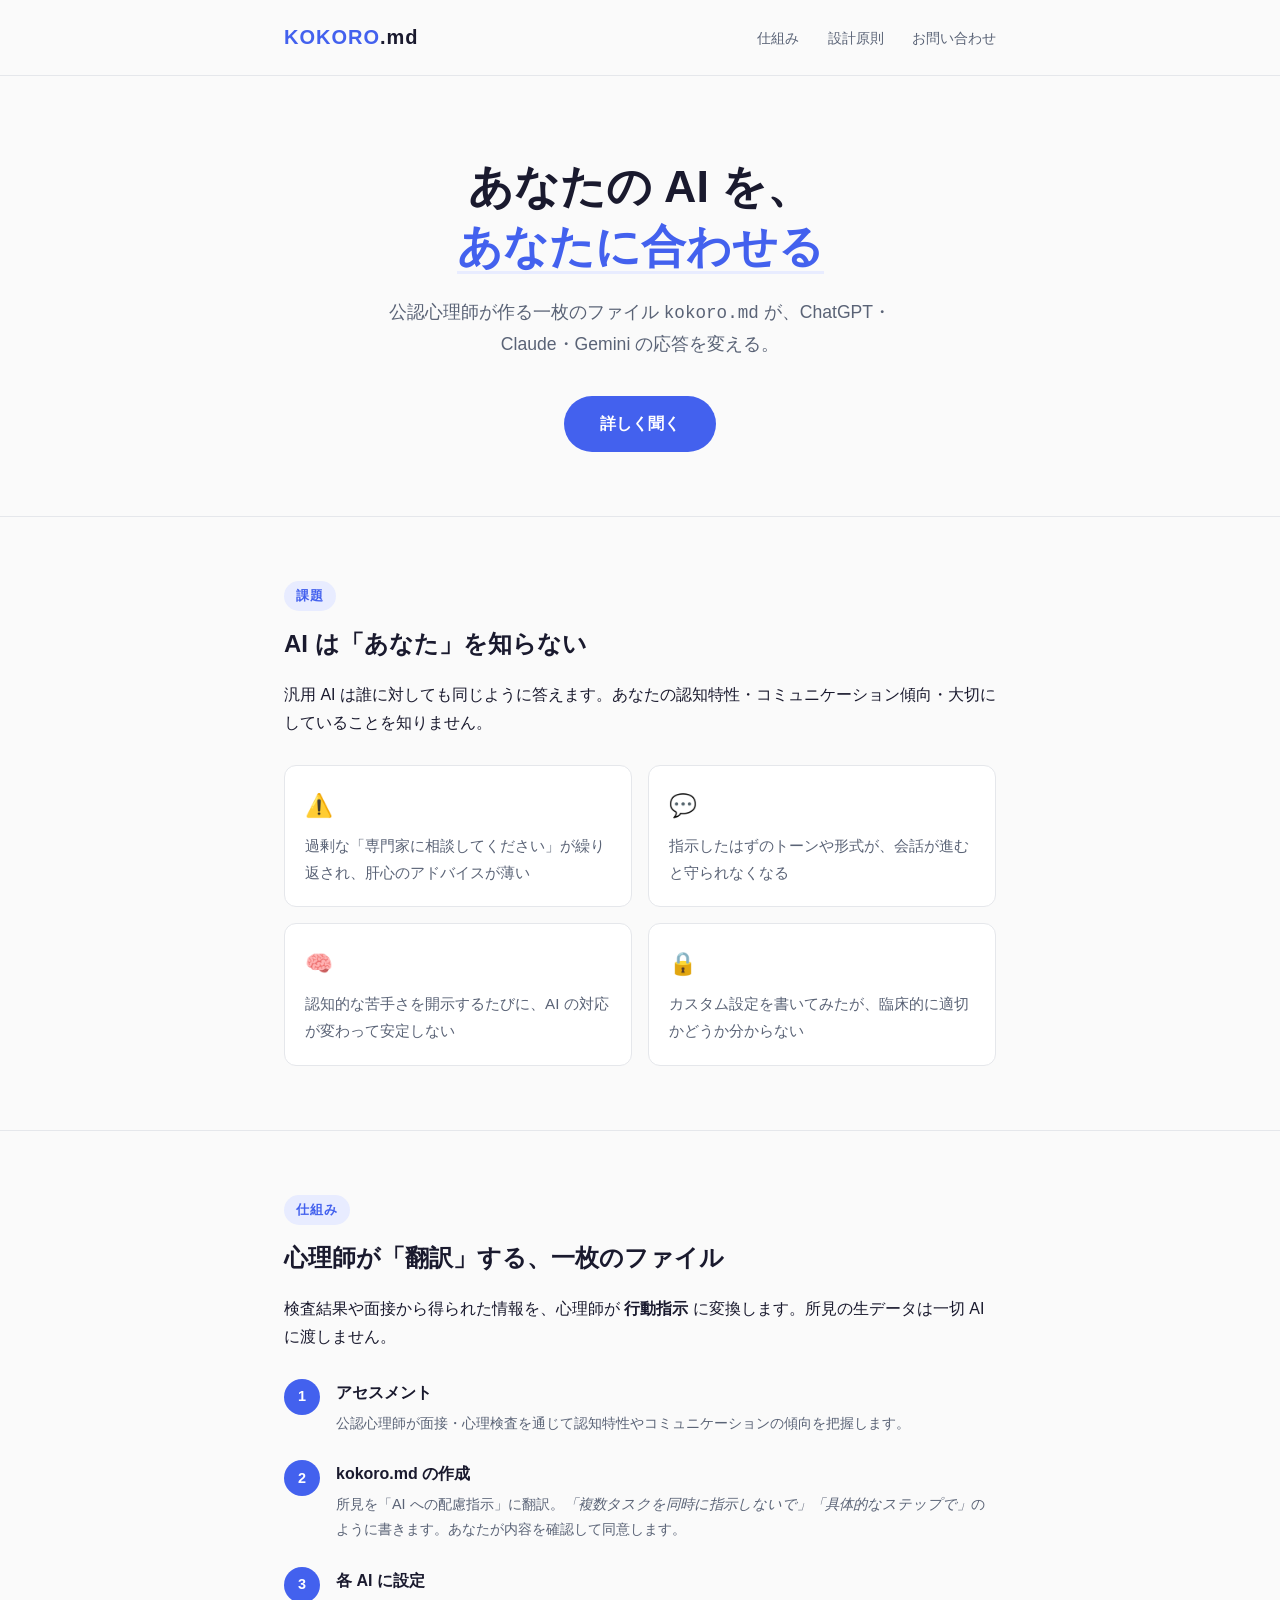
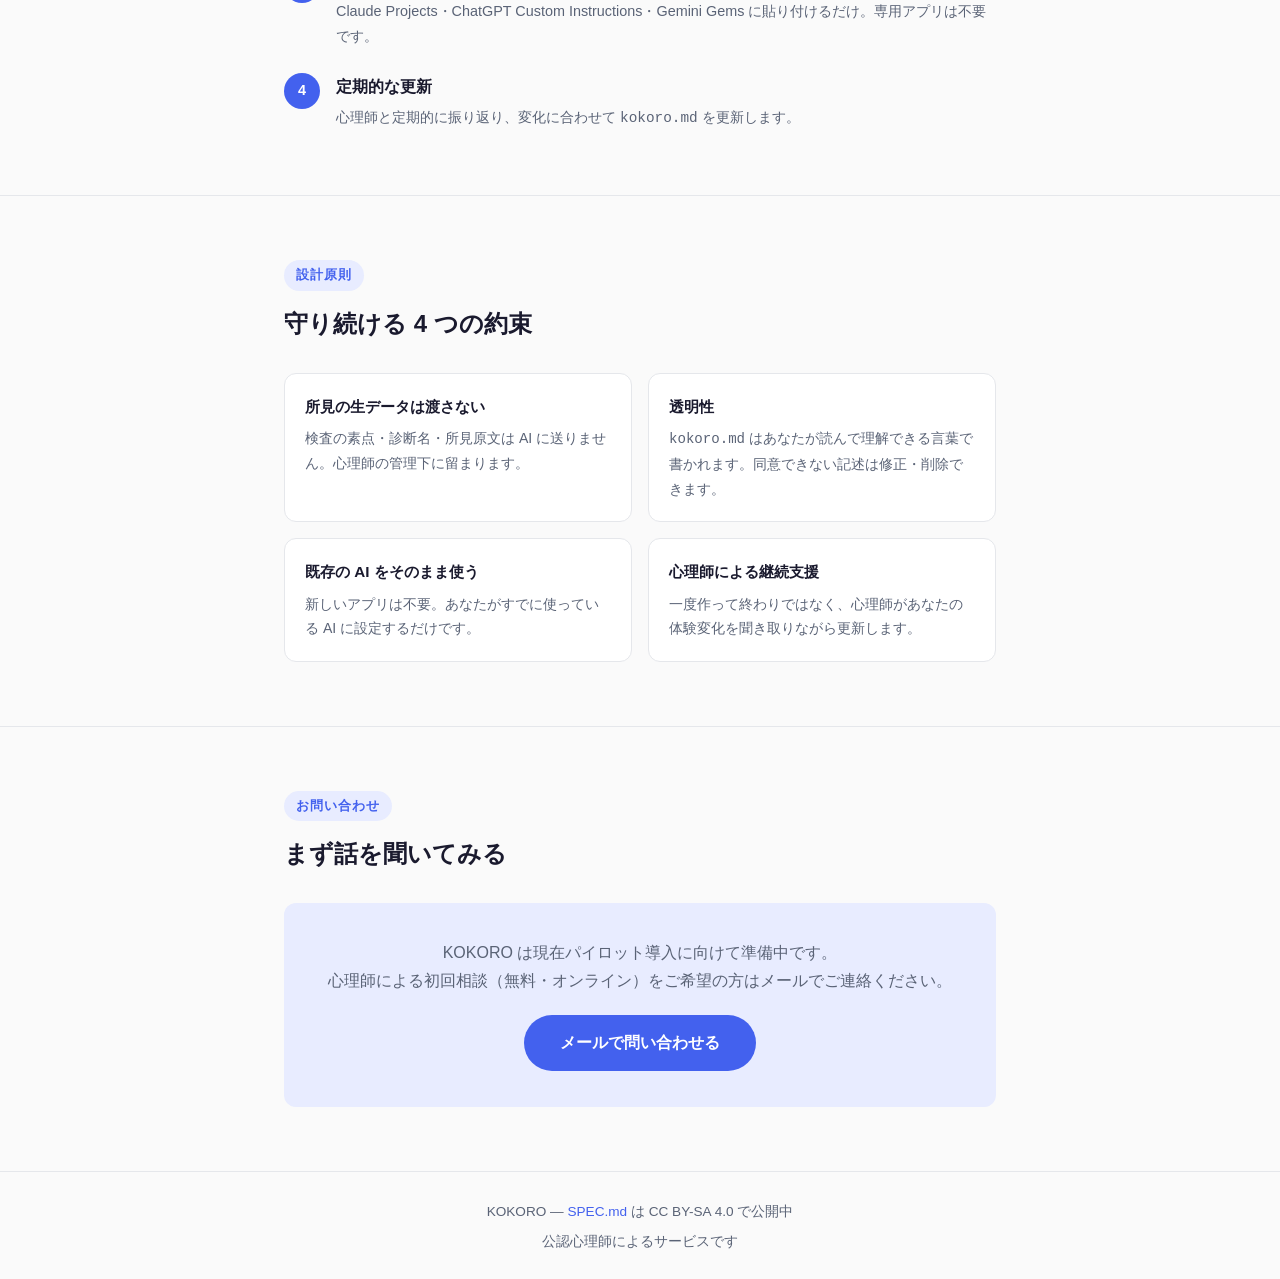
==== index.html @ fdbcf458 "feat: KOKORO ランディングページ初版 公認心理師×AI パーソナライゼーションサービス KOKORO の最小 LP。 問い合わせはメールリンクで受付。  Co-Authored-By: C" ====
<!DOCTYPE html>
<html lang="ja">
<head>
  <meta charset="UTF-8">
  <meta name="viewport" content="width=device-width, initial-scale=1.0">
  <title>KOKORO — あなたの AI を、あなたに合わせる</title>
  <style>
    *, *::before, *::after { box-sizing: border-box; margin: 0; padding: 0; }

    :root {
      --ink: #1a1a2e;
      --muted: #5a6376;
      --accent: #4361ee;
      --accent-soft: #e8ecff;
      --bg: #fafafa;
      --surface: #ffffff;
      --border: #e5e7eb;
      --radius: 12px;
    }

    body {
      font-family: 'Hiragino Kaku Gothic ProN', 'Noto Sans JP', sans-serif;
      background: var(--bg);
      color: var(--ink);
      line-height: 1.75;
      font-size: 16px;
    }

    a { color: var(--accent); text-decoration: none; }
    a:hover { text-decoration: underline; }

    /* ---- layout ---- */
    .container { max-width: 760px; margin: 0 auto; padding: 0 24px; }

    /* ---- header ---- */
    header {
      border-bottom: 1px solid var(--border);
      padding: 20px 0;
    }
    header .container {
      display: flex;
      align-items: center;
      justify-content: space-between;
    }
    .logo { font-size: 1.25rem; font-weight: 700; letter-spacing: .05em; color: var(--ink); }
    .logo span { color: var(--accent); }
    nav a { color: var(--muted); font-size: .9rem; margin-left: 24px; }

    /* ---- hero ---- */
    .hero {
      text-align: center;
      padding: 80px 0 64px;
    }
    .hero h1 {
      font-size: clamp(1.8rem, 5vw, 2.8rem);
      font-weight: 800;
      line-height: 1.35;
      margin-bottom: 20px;
    }
    .hero h1 .highlight {
      color: var(--accent);
      border-bottom: 3px solid var(--accent-soft);
    }
    .hero p {
      font-size: 1.1rem;
      color: var(--muted);
      max-width: 520px;
      margin: 0 auto 36px;
    }
    .cta-btn {
      display: inline-block;
      background: var(--accent);
      color: #fff;
      padding: 14px 36px;
      border-radius: 999px;
      font-size: 1rem;
      font-weight: 600;
      transition: opacity .2s;
    }
    .cta-btn:hover { opacity: .85; text-decoration: none; }

    /* ---- sections ---- */
    section { padding: 64px 0; }
    section + section { border-top: 1px solid var(--border); }

    h2 {
      font-size: 1.5rem;
      font-weight: 700;
      margin-bottom: 16px;
    }
    .label {
      display: inline-block;
      background: var(--accent-soft);
      color: var(--accent);
      font-size: .8rem;
      font-weight: 700;
      letter-spacing: .08em;
      padding: 4px 12px;
      border-radius: 999px;
      margin-bottom: 12px;
      text-transform: uppercase;
    }

    /* ---- problem ---- */
    .problem-grid {
      display: grid;
      gap: 16px;
      margin-top: 28px;
    }
    @media (min-width: 520px) { .problem-grid { grid-template-columns: 1fr 1fr; } }
    .problem-card {
      background: var(--surface);
      border: 1px solid var(--border);
      border-radius: var(--radius);
      padding: 20px;
    }
    .problem-card .icon { font-size: 1.4rem; margin-bottom: 8px; }
    .problem-card p { font-size: .95rem; color: var(--muted); }

    /* ---- how it works ---- */
    .steps { margin-top: 28px; display: flex; flex-direction: column; gap: 24px; }
    .step { display: flex; gap: 16px; align-items: flex-start; }
    .step-num {
      min-width: 36px; height: 36px;
      background: var(--accent);
      color: #fff;
      border-radius: 50%;
      display: flex; align-items: center; justify-content: center;
      font-weight: 700; font-size: .9rem;
    }
    .step-body h3 { font-size: 1rem; font-weight: 700; margin-bottom: 4px; }
    .step-body p { font-size: .9rem; color: var(--muted); }

    /* ---- principles ---- */
    .principles { margin-top: 28px; display: grid; gap: 16px; }
    @media (min-width: 600px) { .principles { grid-template-columns: 1fr 1fr; } }
    .principle {
      background: var(--surface);
      border: 1px solid var(--border);
      border-radius: var(--radius);
      padding: 20px;
    }
    .principle h3 { font-size: .95rem; font-weight: 700; margin-bottom: 6px; }
    .principle p { font-size: .88rem; color: var(--muted); }

    /* ---- contact ---- */
    .contact-box {
      background: var(--accent-soft);
      border-radius: var(--radius);
      padding: 36px;
      text-align: center;
      margin-top: 28px;
    }
    .contact-box p { color: var(--muted); margin-bottom: 20px; }

    /* ---- footer ---- */
    footer {
      border-top: 1px solid var(--border);
      padding: 28px 0;
      text-align: center;
      font-size: .85rem;
      color: var(--muted);
    }
  </style>
</head>
<body>

<header>
  <div class="container">
    <div class="logo"><span>KOKORO</span>.md</div>
    <nav>
      <a href="#how">仕組み</a>
      <a href="#principles">設計原則</a>
      <a href="#contact">お問い合わせ</a>
    </nav>
  </div>
</header>

<main>
  <!-- hero -->
  <section class="hero">
    <div class="container">
      <h1>あなたの AI を、<br><span class="highlight">あなたに合わせる</span></h1>
      <p>公認心理師が作る一枚のファイル <code>kokoro.md</code> が、ChatGPT・Claude・Gemini の応答を変える。</p>
      <a class="cta-btn" href="#contact">詳しく聞く</a>
    </div>
  </section>

  <!-- problem -->
  <section id="problem">
    <div class="container">
      <div class="label">課題</div>
      <h2>AI は「あなた」を知らない</h2>
      <p>汎用 AI は誰に対しても同じように答えます。あなたの認知特性・コミュニケーション傾向・大切にしていることを知りません。</p>
      <div class="problem-grid">
        <div class="problem-card">
          <div class="icon">&#x26A0;&#xFE0F;</div>
          <p>過剰な「専門家に相談してください」が繰り返され、肝心のアドバイスが薄い</p>
        </div>
        <div class="problem-card">
          <div class="icon">&#x1F4AC;</div>
          <p>指示したはずのトーンや形式が、会話が進むと守られなくなる</p>
        </div>
        <div class="problem-card">
          <div class="icon">&#x1F9E0;</div>
          <p>認知的な苦手さを開示するたびに、AI の対応が変わって安定しない</p>
        </div>
        <div class="problem-card">
          <div class="icon">&#x1F512;</div>
          <p>カスタム設定を書いてみたが、臨床的に適切かどうか分からない</p>
        </div>
      </div>
    </div>
  </section>

  <!-- how it works -->
  <section id="how">
    <div class="container">
      <div class="label">仕組み</div>
      <h2>心理師が「翻訳」する、一枚のファイル</h2>
      <p>検査結果や面接から得られた情報を、心理師が <strong>行動指示</strong> に変換します。所見の生データは一切 AI に渡しません。</p>
      <div class="steps">
        <div class="step">
          <div class="step-num">1</div>
          <div class="step-body">
            <h3>アセスメント</h3>
            <p>公認心理師が面接・心理検査を通じて認知特性やコミュニケーションの傾向を把握します。</p>
          </div>
        </div>
        <div class="step">
          <div class="step-num">2</div>
          <div class="step-body">
            <h3>kokoro.md の作成</h3>
            <p>所見を「AI への配慮指示」に翻訳。<em>「複数タスクを同時に指示しないで」「具体的なステップで」</em>のように書きます。あなたが内容を確認して同意します。</p>
          </div>
        </div>
        <div class="step">
          <div class="step-num">3</div>
          <div class="step-body">
            <h3>各 AI に設定</h3>
            <p>Claude Projects・ChatGPT Custom Instructions・Gemini Gems に貼り付けるだけ。専用アプリは不要です。</p>
          </div>
        </div>
        <div class="step">
          <div class="step-num">4</div>
          <div class="step-body">
            <h3>定期的な更新</h3>
            <p>心理師と定期的に振り返り、変化に合わせて <code>kokoro.md</code> を更新します。</p>
          </div>
        </div>
      </div>
    </div>
  </section>

  <!-- principles -->
  <section id="principles">
    <div class="container">
      <div class="label">設計原則</div>
      <h2>守り続ける 4 つの約束</h2>
      <div class="principles">
        <div class="principle">
          <h3>所見の生データは渡さない</h3>
          <p>検査の素点・診断名・所見原文は AI に送りません。心理師の管理下に留まります。</p>
        </div>
        <div class="principle">
          <h3>透明性</h3>
          <p><code>kokoro.md</code> はあなたが読んで理解できる言葉で書かれます。同意できない記述は修正・削除できます。</p>
        </div>
        <div class="principle">
          <h3>既存の AI をそのまま使う</h3>
          <p>新しいアプリは不要。あなたがすでに使っている AI に設定するだけです。</p>
        </div>
        <div class="principle">
          <h3>心理師による継続支援</h3>
          <p>一度作って終わりではなく、心理師があなたの体験変化を聞き取りながら更新します。</p>
        </div>
      </div>
    </div>
  </section>

  <!-- contact -->
  <section id="contact">
    <div class="container">
      <div class="label">お問い合わせ</div>
      <h2>まず話を聞いてみる</h2>
      <div class="contact-box">
        <p>KOKORO は現在パイロット導入に向けて準備中です。<br>心理師による初回相談（無料・オンライン）をご希望の方はメールでご連絡ください。</p>
        <a class="cta-btn" href="mailto:obatomo1366@outlook.jp?subject=KOKORO%20%E3%81%8A%E5%95%8F%E3%81%84%E5%90%88%E3%82%8F%E3%81%9B">
          メールで問い合わせる
        </a>
      </div>
    </div>
  </section>
</main>

<footer>
  <div class="container">
    <p>KOKORO &mdash; <a href="https://github.com/akihidem/KOKORO">SPEC.md</a> は CC BY-SA 4.0 で公開中</p>
    <p style="margin-top:6px;">公認心理師によるサービスです</p>
  </div>
</footer>

</body>
</html>
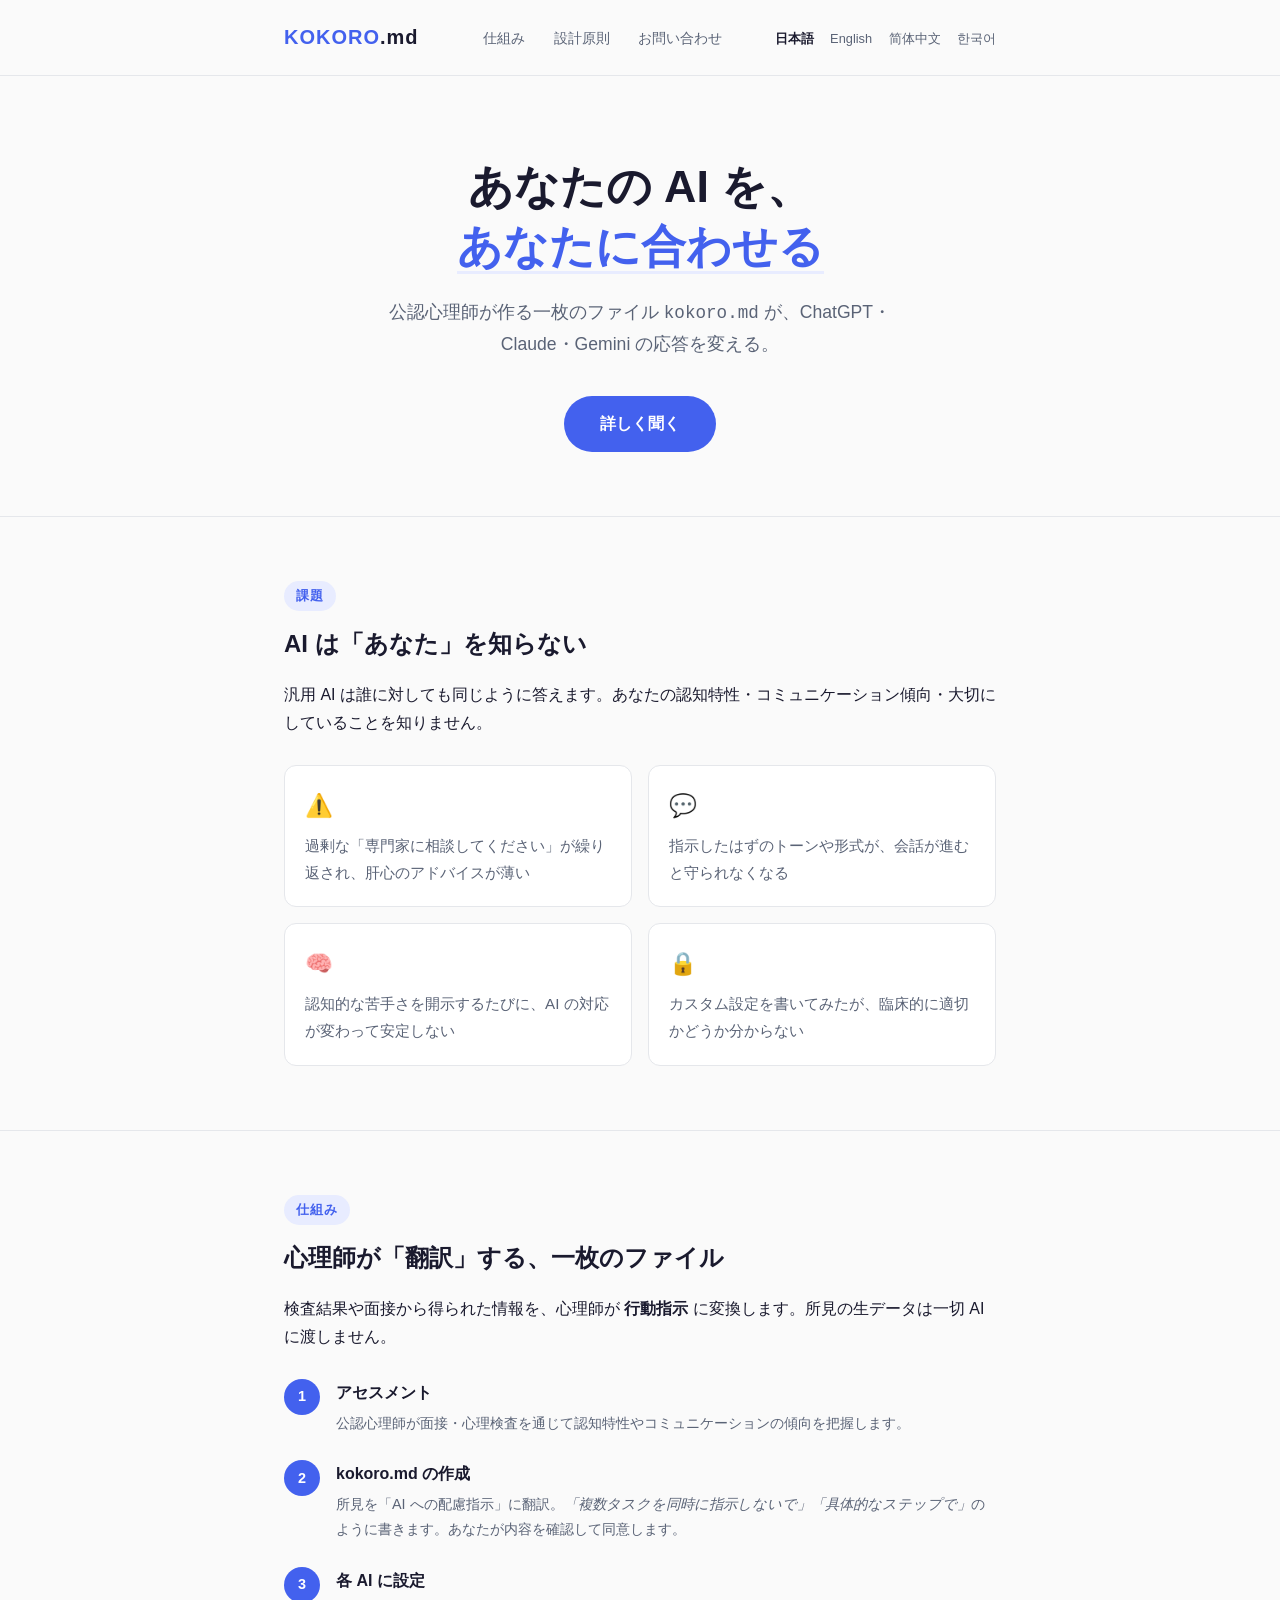
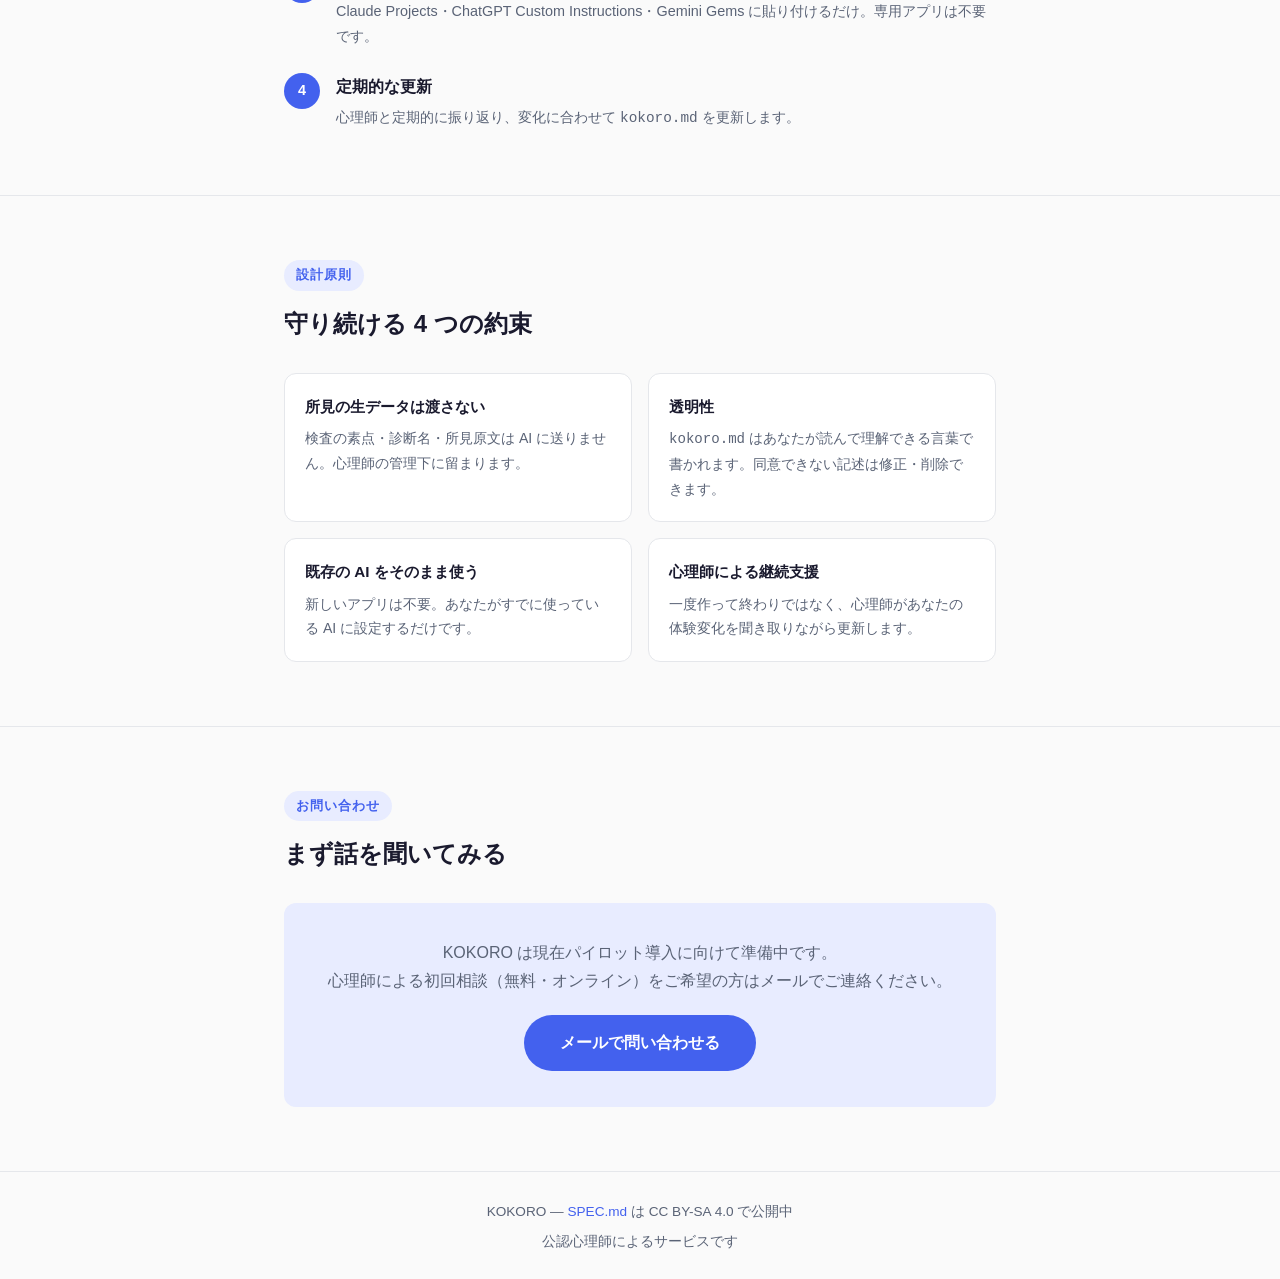
==== commit e3fff2e7: "feat: 紹介ページに英語・簡体字中国語・韓国語の版と言語の切り替えを足す なぜ: 紹介ページが日本語だけで、日本語を読まない人には仕組みも設計原則も 伝わらない。本人の依頼で、内容と対外的な主張は" ====
--- a/index.html
+++ b/index.html
@@ -4,164 +4,12 @@
   <meta charset="UTF-8">
   <meta name="viewport" content="width=device-width, initial-scale=1.0">
   <title>KOKORO — あなたの AI を、あなたに合わせる</title>
-  <style>
-    *, *::before, *::after { box-sizing: border-box; margin: 0; padding: 0; }
-
-    :root {
-      --ink: #1a1a2e;
-      --muted: #5a6376;
-      --accent: #4361ee;
-      --accent-soft: #e8ecff;
-      --bg: #fafafa;
-      --surface: #ffffff;
-      --border: #e5e7eb;
-      --radius: 12px;
-    }
-
-    body {
-      font-family: 'Hiragino Kaku Gothic ProN', 'Noto Sans JP', sans-serif;
-      background: var(--bg);
-      color: var(--ink);
-      line-height: 1.75;
-      font-size: 16px;
-    }
-
-    a { color: var(--accent); text-decoration: none; }
-    a:hover { text-decoration: underline; }
-
-    /* ---- layout ---- */
-    .container { max-width: 760px; margin: 0 auto; padding: 0 24px; }
-
-    /* ---- header ---- */
-    header {
-      border-bottom: 1px solid var(--border);
-      padding: 20px 0;
-    }
-    header .container {
-      display: flex;
-      align-items: center;
-      justify-content: space-between;
-    }
-    .logo { font-size: 1.25rem; font-weight: 700; letter-spacing: .05em; color: var(--ink); }
-    .logo span { color: var(--accent); }
-    nav a { color: var(--muted); font-size: .9rem; margin-left: 24px; }
-
-    /* ---- hero ---- */
-    .hero {
-      text-align: center;
-      padding: 80px 0 64px;
-    }
-    .hero h1 {
-      font-size: clamp(1.8rem, 5vw, 2.8rem);
-      font-weight: 800;
-      line-height: 1.35;
-      margin-bottom: 20px;
-    }
-    .hero h1 .highlight {
-      color: var(--accent);
-      border-bottom: 3px solid var(--accent-soft);
-    }
-    .hero p {
-      font-size: 1.1rem;
-      color: var(--muted);
-      max-width: 520px;
-      margin: 0 auto 36px;
-    }
-    .cta-btn {
-      display: inline-block;
-      background: var(--accent);
-      color: #fff;
-      padding: 14px 36px;
-      border-radius: 999px;
-      font-size: 1rem;
-      font-weight: 600;
-      transition: opacity .2s;
-    }
-    .cta-btn:hover { opacity: .85; text-decoration: none; }
-
-    /* ---- sections ---- */
-    section { padding: 64px 0; }
-    section + section { border-top: 1px solid var(--border); }
-
-    h2 {
-      font-size: 1.5rem;
-      font-weight: 700;
-      margin-bottom: 16px;
-    }
-    .label {
-      display: inline-block;
-      background: var(--accent-soft);
-      color: var(--accent);
-      font-size: .8rem;
-      font-weight: 700;
-      letter-spacing: .08em;
-      padding: 4px 12px;
-      border-radius: 999px;
-      margin-bottom: 12px;
-      text-transform: uppercase;
-    }
-
-    /* ---- problem ---- */
-    .problem-grid {
-      display: grid;
-      gap: 16px;
-      margin-top: 28px;
-    }
-    @media (min-width: 520px) { .problem-grid { grid-template-columns: 1fr 1fr; } }
-    .problem-card {
-      background: var(--surface);
-      border: 1px solid var(--border);
-      border-radius: var(--radius);
-      padding: 20px;
-    }
-    .problem-card .icon { font-size: 1.4rem; margin-bottom: 8px; }
-    .problem-card p { font-size: .95rem; color: var(--muted); }
-
-    /* ---- how it works ---- */
-    .steps { margin-top: 28px; display: flex; flex-direction: column; gap: 24px; }
-    .step { display: flex; gap: 16px; align-items: flex-start; }
-    .step-num {
-      min-width: 36px; height: 36px;
-      background: var(--accent);
-      color: #fff;
-      border-radius: 50%;
-      display: flex; align-items: center; justify-content: center;
-      font-weight: 700; font-size: .9rem;
-    }
-    .step-body h3 { font-size: 1rem; font-weight: 700; margin-bottom: 4px; }
-    .step-body p { font-size: .9rem; color: var(--muted); }
-
-    /* ---- principles ---- */
-    .principles { margin-top: 28px; display: grid; gap: 16px; }
-    @media (min-width: 600px) { .principles { grid-template-columns: 1fr 1fr; } }
-    .principle {
-      background: var(--surface);
-      border: 1px solid var(--border);
-      border-radius: var(--radius);
-      padding: 20px;
-    }
-    .principle h3 { font-size: .95rem; font-weight: 700; margin-bottom: 6px; }
-    .principle p { font-size: .88rem; color: var(--muted); }
-
-    /* ---- contact ---- */
-    .contact-box {
-      background: var(--accent-soft);
-      border-radius: var(--radius);
-      padding: 36px;
-      text-align: center;
-      margin-top: 28px;
-    }
-    .contact-box p { color: var(--muted); margin-bottom: 20px; }
-
-    /* ---- footer ---- */
-    footer {
-      border-top: 1px solid var(--border);
-      padding: 28px 0;
-      text-align: center;
-      font-size: .85rem;
-      color: var(--muted);
-    }
-  </style>
+  <link rel="stylesheet" href="assets/style.css">
+  <link rel="alternate" hreflang="ja" href="./">
+  <link rel="alternate" hreflang="en" href="en/">
+  <link rel="alternate" hreflang="zh-Hans" href="zh-Hans/">
+  <link rel="alternate" hreflang="ko" href="ko/">
+  <link rel="alternate" hreflang="x-default" href="./">
 </head>
 <body>
 
@@ -172,6 +20,12 @@
       <a href="#how">仕組み</a>
       <a href="#principles">設計原則</a>
       <a href="#contact">お問い合わせ</a>
+    </nav>
+    <nav class="lang-switch" aria-label="言語">
+      <a href="./" hreflang="ja" lang="ja" aria-current="page">日本語</a>
+      <a href="en/" hreflang="en" lang="en">English</a>
+      <a href="zh-Hans/" hreflang="zh-Hans" lang="zh-Hans">简体中文</a>
+      <a href="ko/" hreflang="ko" lang="ko">한국어</a>
     </nav>
   </div>
 </header>
@@ -285,7 +139,7 @@
       <h2>まず話を聞いてみる</h2>
       <div class="contact-box">
         <p>KOKORO は現在パイロット導入に向けて準備中です。<br>心理師による初回相談（無料・オンライン）をご希望の方はメールでご連絡ください。</p>
-        <a class="cta-btn" href="mailto:obatomo1366@outlook.jp?subject=KOKORO%20%E3%81%8A%E5%95%8F%E3%81%84%E5%90%88%E3%82%8F%E3%81%9B">
+        <a class="cta-btn" href="mailto:kokoro.ai.md@gmail.com?subject=KOKORO%20%E3%81%8A%E5%95%8F%E3%81%84%E5%90%88%E3%82%8F%E3%81%9B">
           メールで問い合わせる
         </a>
       </div>
--- a/assets/style.css
+++ b/assets/style.css
@@ -0,0 +1,179 @@
+*, *::before, *::after { box-sizing: border-box; margin: 0; padding: 0; }
+
+:root {
+  --ink: #1a1a2e;
+  --muted: #5a6376;
+  --accent: #4361ee;
+  --accent-soft: #e8ecff;
+  --bg: #fafafa;
+  --surface: #ffffff;
+  --border: #e5e7eb;
+  --radius: 12px;
+}
+
+body {
+  font-family: 'Hiragino Kaku Gothic ProN', 'Noto Sans JP', sans-serif;
+  background: var(--bg);
+  color: var(--ink);
+  line-height: 1.75;
+  font-size: 16px;
+}
+
+a { color: var(--accent); text-decoration: none; }
+a:hover { text-decoration: underline; }
+
+/* ---- layout ---- */
+.container { max-width: 760px; margin: 0 auto; padding: 0 24px; }
+
+/* ---- header ---- */
+header {
+  border-bottom: 1px solid var(--border);
+  padding: 20px 0;
+}
+header .container {
+  display: flex;
+  align-items: center;
+  justify-content: space-between;
+}
+.logo { font-size: 1.25rem; font-weight: 700; letter-spacing: .05em; color: var(--ink); }
+.logo span { color: var(--accent); }
+nav a { color: var(--muted); font-size: .9rem; margin-left: 24px; }
+
+/* ---- hero ---- */
+.hero {
+  text-align: center;
+  padding: 80px 0 64px;
+}
+.hero h1 {
+  font-size: clamp(1.8rem, 5vw, 2.8rem);
+  font-weight: 800;
+  line-height: 1.35;
+  margin-bottom: 20px;
+}
+.hero h1 .highlight {
+  color: var(--accent);
+  border-bottom: 3px solid var(--accent-soft);
+}
+.hero p {
+  font-size: 1.1rem;
+  color: var(--muted);
+  max-width: 520px;
+  margin: 0 auto 36px;
+}
+.cta-btn {
+  display: inline-block;
+  background: var(--accent);
+  color: #fff;
+  padding: 14px 36px;
+  border-radius: 999px;
+  font-size: 1rem;
+  font-weight: 600;
+  transition: opacity .2s;
+}
+.cta-btn:hover { opacity: .85; text-decoration: none; }
+
+/* ---- sections ---- */
+section { padding: 64px 0; }
+section + section { border-top: 1px solid var(--border); }
+
+h2 {
+  font-size: 1.5rem;
+  font-weight: 700;
+  margin-bottom: 16px;
+}
+.label {
+  display: inline-block;
+  background: var(--accent-soft);
+  color: var(--accent);
+  font-size: .8rem;
+  font-weight: 700;
+  letter-spacing: .08em;
+  padding: 4px 12px;
+  border-radius: 999px;
+  margin-bottom: 12px;
+  text-transform: uppercase;
+}
+
+/* ---- problem ---- */
+.problem-grid {
+  display: grid;
+  gap: 16px;
+  margin-top: 28px;
+}
+@media (min-width: 520px) { .problem-grid { grid-template-columns: 1fr 1fr; } }
+.problem-card {
+  background: var(--surface);
+  border: 1px solid var(--border);
+  border-radius: var(--radius);
+  padding: 20px;
+}
+.problem-card .icon { font-size: 1.4rem; margin-bottom: 8px; }
+.problem-card p { font-size: .95rem; color: var(--muted); }
+
+/* ---- how it works ---- */
+.steps { margin-top: 28px; display: flex; flex-direction: column; gap: 24px; }
+.step { display: flex; gap: 16px; align-items: flex-start; }
+.step-num {
+  min-width: 36px; height: 36px;
+  background: var(--accent);
+  color: #fff;
+  border-radius: 50%;
+  display: flex; align-items: center; justify-content: center;
+  font-weight: 700; font-size: .9rem;
+}
+.step-body h3 { font-size: 1rem; font-weight: 700; margin-bottom: 4px; }
+.step-body p { font-size: .9rem; color: var(--muted); }
+
+/* ---- principles ---- */
+.principles { margin-top: 28px; display: grid; gap: 16px; }
+@media (min-width: 600px) { .principles { grid-template-columns: 1fr 1fr; } }
+.principle {
+  background: var(--surface);
+  border: 1px solid var(--border);
+  border-radius: var(--radius);
+  padding: 20px;
+}
+.principle h3 { font-size: .95rem; font-weight: 700; margin-bottom: 6px; }
+.principle p { font-size: .88rem; color: var(--muted); }
+
+/* ---- contact ---- */
+.contact-box {
+  background: var(--accent-soft);
+  border-radius: var(--radius);
+  padding: 36px;
+  text-align: center;
+  margin-top: 28px;
+}
+.contact-box p { color: var(--muted); margin-bottom: 20px; }
+
+/* ---- footer ---- */
+footer {
+  border-top: 1px solid var(--border);
+  padding: 28px 0;
+  text-align: center;
+  font-size: .85rem;
+  color: var(--muted);
+}
+
+/* ---- i18n ----
+   なぜ: 日本語のフォント指定のままだと、中国語・韓国語のページで日本語の字形
+   （漢字の字体やハングルの代替フォント）が選ばれてしまう。html の lang ごとに
+   その言語向けのフォントを先に置く。日本語は上の body の指定をそのまま使う。 */
+html:lang(en) body { font-family: -apple-system, 'Segoe UI', 'Helvetica Neue', Arial, 'Noto Sans', sans-serif; }
+html:lang(zh-Hans) body { font-family: 'PingFang SC', 'Noto Sans SC', 'Microsoft YaHei', sans-serif; }
+html:lang(ko) body { font-family: 'Apple SD Gothic Neo', 'Noto Sans KR', 'Malgun Gothic', sans-serif; }
+
+/* なぜ: 言語の切り替えを足すと、狭い画面でヘッダが 1 行に収まらない。
+   狭い画面では折り返しを許して切り替えを下の行に回し、広い画面では
+   元のヘッダの高さを保つためにナビの横へ並べる。 */
+header .container { flex-wrap: wrap; gap: 8px 0; }
+.lang-switch { width: 100%; text-align: right; }
+@media (min-width: 600px) { .lang-switch { width: auto; } }
+/* font-size は a に直接置く。既存の `nav a` が a に .9rem を直接当てるので、
+   nav 側に書いても継承されず効かない。 */
+.lang-switch a { color: var(--muted); font-size: .8rem; margin-left: 12px; }
+.lang-switch a[aria-current="page"] { color: var(--ink); font-weight: 700; }
+/* 切り替えの各言語名は、そのページの言語ではなく自分の言語のフォントで出す */
+.lang-switch a:lang(ja) { font-family: 'Hiragino Kaku Gothic ProN', 'Noto Sans JP', sans-serif; }
+.lang-switch a:lang(zh-Hans) { font-family: 'PingFang SC', 'Noto Sans SC', 'Microsoft YaHei', sans-serif; }
+.lang-switch a:lang(ko) { font-family: 'Apple SD Gothic Neo', 'Noto Sans KR', 'Malgun Gothic', sans-serif; }
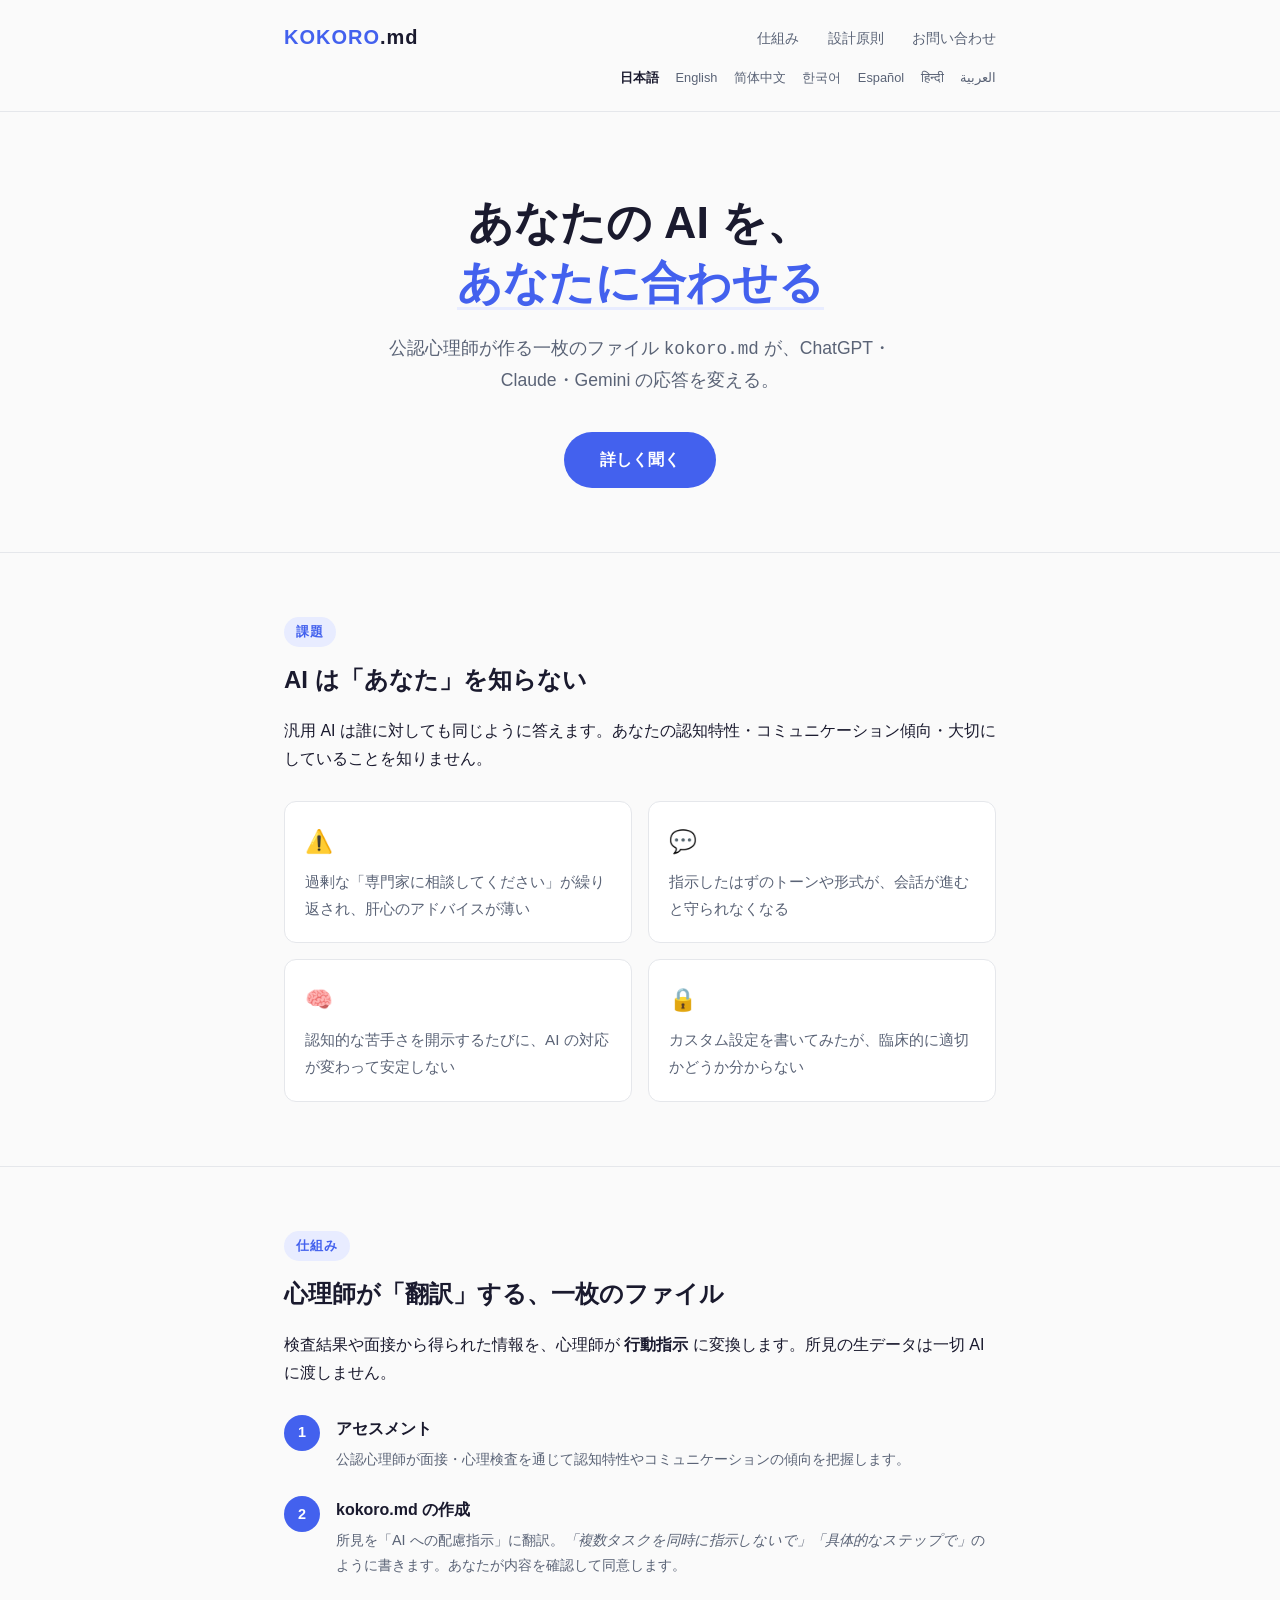
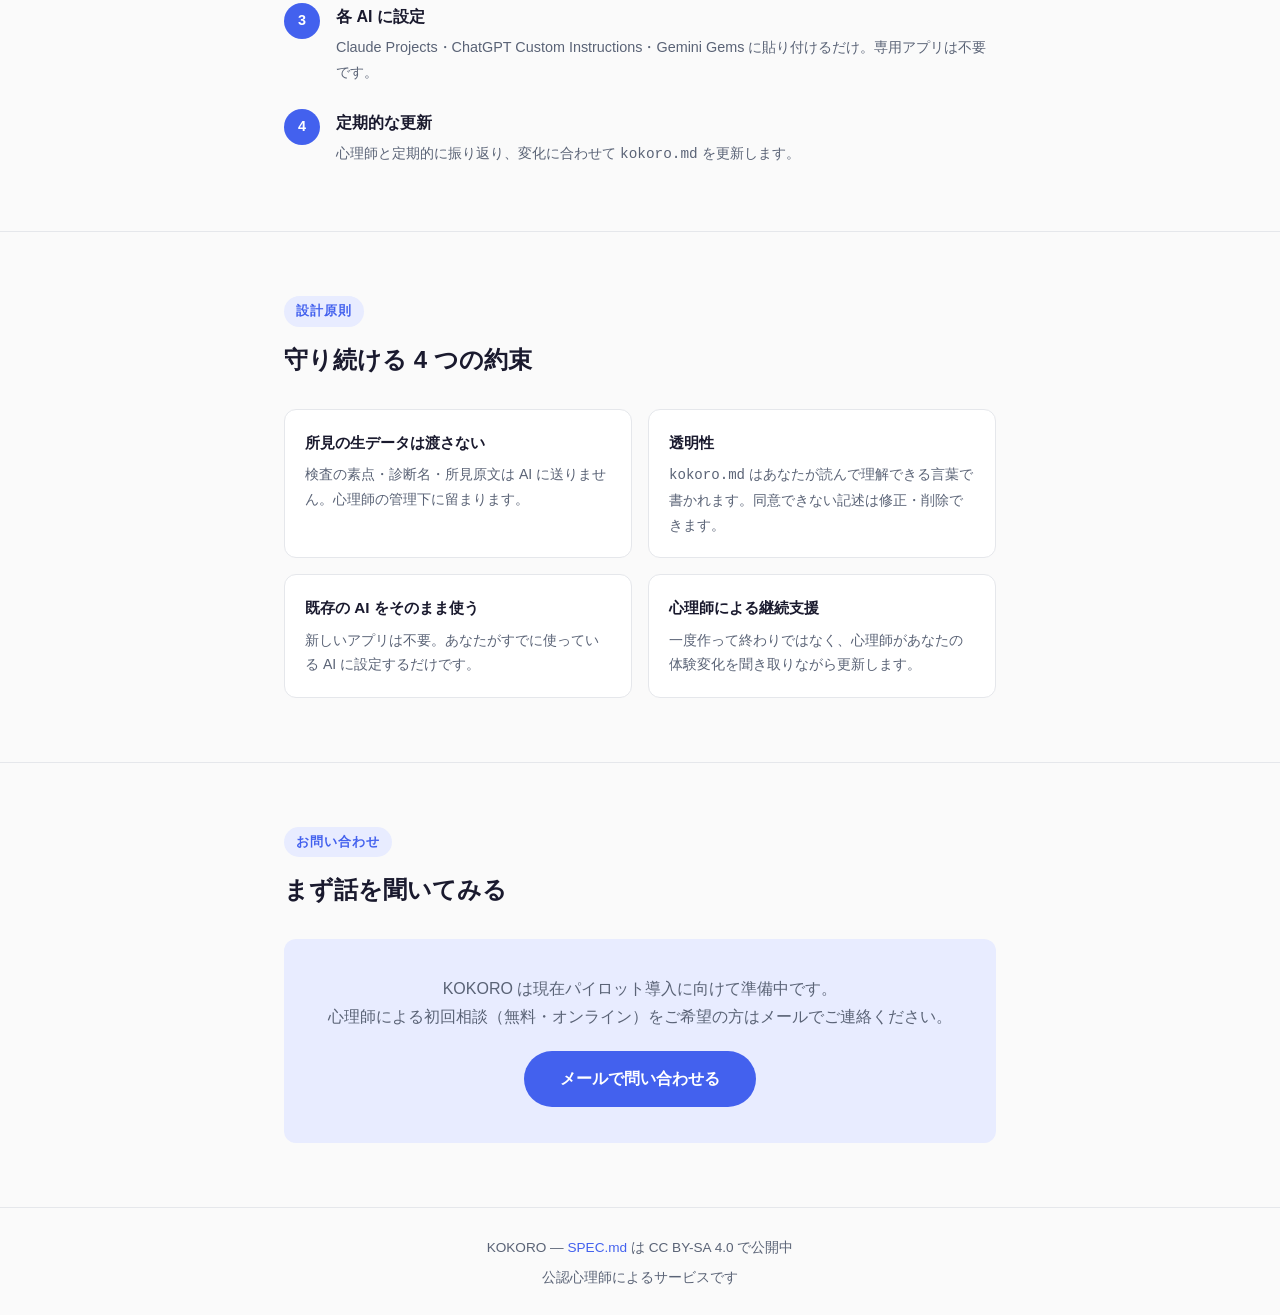
==== commit 4cfd719f: "feat: 紹介ページにスペイン語・ヒンディー語・アラビア語の版を足す なぜ: 本人の追加の依頼。英語・中国語・韓国語と同じく、日本語の内容と主張は 変えずに訳だけを足す。  - es/・hi/・ar" ====
--- a/index.html
+++ b/index.html
@@ -9,6 +9,9 @@
   <link rel="alternate" hreflang="en" href="en/">
   <link rel="alternate" hreflang="zh-Hans" href="zh-Hans/">
   <link rel="alternate" hreflang="ko" href="ko/">
+  <link rel="alternate" hreflang="es" href="es/">
+  <link rel="alternate" hreflang="hi" href="hi/">
+  <link rel="alternate" hreflang="ar" href="ar/">
   <link rel="alternate" hreflang="x-default" href="./">
 </head>
 <body>
@@ -26,6 +29,9 @@
       <a href="en/" hreflang="en" lang="en">English</a>
       <a href="zh-Hans/" hreflang="zh-Hans" lang="zh-Hans">简体中文</a>
       <a href="ko/" hreflang="ko" lang="ko">한국어</a>
+      <a href="es/" hreflang="es" lang="es">Español</a>
+      <a href="hi/" hreflang="hi" lang="hi">हिन्दी</a>
+      <a href="ar/" hreflang="ar" lang="ar">العربية</a>
     </nav>
   </div>
 </header>
--- a/assets/style.css
+++ b/assets/style.css
@@ -162,13 +162,14 @@
 html:lang(en) body { font-family: -apple-system, 'Segoe UI', 'Helvetica Neue', Arial, 'Noto Sans', sans-serif; }
 html:lang(zh-Hans) body { font-family: 'PingFang SC', 'Noto Sans SC', 'Microsoft YaHei', sans-serif; }
 html:lang(ko) body { font-family: 'Apple SD Gothic Neo', 'Noto Sans KR', 'Malgun Gothic', sans-serif; }
+html:lang(es) body { font-family: -apple-system, 'Segoe UI', 'Helvetica Neue', Arial, 'Noto Sans', sans-serif; }
+html:lang(hi) body { font-family: 'Kohinoor Devanagari', 'Noto Sans Devanagari', 'Nirmala UI', sans-serif; }
+html:lang(ar) body { font-family: 'Geeza Pro', 'Noto Sans Arabic', 'Segoe UI', Tahoma, sans-serif; }
 
-/* なぜ: 言語の切り替えを足すと、狭い画面でヘッダが 1 行に収まらない。
-   狭い画面では折り返しを許して切り替えを下の行に回し、広い画面では
-   元のヘッダの高さを保つためにナビの横へ並べる。 */
+/* なぜ: 7 言語の切り替えは、広い画面でもナビの横に収まらない。
+   どの幅でもナビの下の行に回し、行の端をナビとそろえる。 */
 header .container { flex-wrap: wrap; gap: 8px 0; }
 .lang-switch { width: 100%; text-align: right; }
-@media (min-width: 600px) { .lang-switch { width: auto; } }
 /* font-size は a に直接置く。既存の `nav a` が a に .9rem を直接当てるので、
    nav 側に書いても継承されず効かない。 */
 .lang-switch a { color: var(--muted); font-size: .8rem; margin-left: 12px; }
@@ -177,3 +178,20 @@
 .lang-switch a:lang(ja) { font-family: 'Hiragino Kaku Gothic ProN', 'Noto Sans JP', sans-serif; }
 .lang-switch a:lang(zh-Hans) { font-family: 'PingFang SC', 'Noto Sans SC', 'Microsoft YaHei', sans-serif; }
 .lang-switch a:lang(ko) { font-family: 'Apple SD Gothic Neo', 'Noto Sans KR', 'Malgun Gothic', sans-serif; }
+.lang-switch a:lang(hi) { font-family: 'Kohinoor Devanagari', 'Noto Sans Devanagari', 'Nirmala UI', sans-serif; }
+.lang-switch a:lang(ar) { font-family: 'Geeza Pro', 'Noto Sans Arabic', 'Segoe UI', Tahoma, sans-serif; }
+
+/* ---- 右から左（アラビア語） ----
+   なぜ: 既存の CSS は左右を margin-left と text-align: right で決めている。
+   dir="rtl" のページではその左右を入れ替えないと、ナビの間隔が端に寄る。
+   見出しの札の letter-spacing は、アラビア文字の続け書きを切ってしまうので外す。 */
+[dir="rtl"] nav a { margin-left: 0; margin-right: 24px; }
+[dir="rtl"] .lang-switch { text-align: left; }
+[dir="rtl"] .lang-switch a { margin-left: 0; margin-right: 12px; }
+[dir="rtl"] .label { letter-spacing: 0; }
+
+/* なぜ: デーヴァナーガリー（ヒンディー語）も文字の上の線でつながるので、
+   letter-spacing で線が切れる。アラビア文字とデーヴァナーガリーの多くの
+   フォントには斜体が無く、ブラウザが作る斜体は崩れて見えるので、em は立てる。 */
+:lang(hi) .label { letter-spacing: 0; }
+:lang(ar) em, :lang(hi) em { font-style: normal; }
